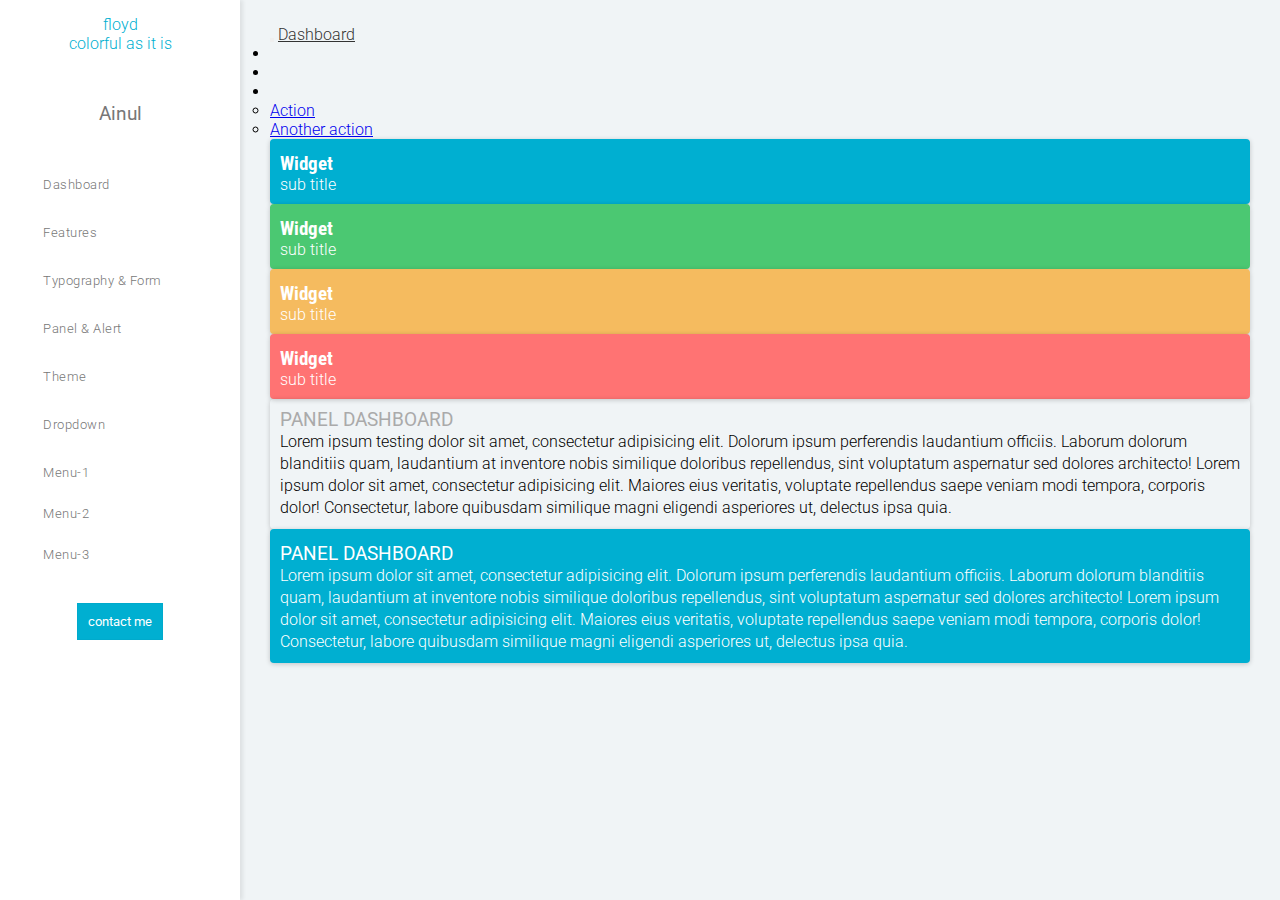
==== index.html @ a8c9a5c1 "add responsiveness" ====
<!DOCTYPE html>
<html lang="en">
<head>
	<meta charset="UTF-8">
	<meta name="viewport" content="width=device-width, initial-scale=1">
	<title>Floyd</title>
	<link rel="stylesheet" href="assets/plugins/bootstrap/css/bootstrap.min.css">
	<link rel="stylesheet" href="assets/plugins/fontawesome/css/font-awesome.min.css">
	<link rel="stylesheet" href="assets/css/theme-floyd.css">
	<link rel="stylesheet" href="assets/css/theme-helper.css">
</head>
<body class="floyd-blue">
	<div id="wrapper">
		<div id="sidebar">
			<div id="sidebar-wrapper">
				<div class="sidebar-title">
					<span class="text-size-40 text-loose">floyd</span><br>
					<span class="text-size-18 text-grey">colorful as it is</span>
				</div>
				<div class="sidebar-avatar">
					<div class="sidebar-avatar-image"><img src="assets/images/me.PNG" alt="" class="img-circle"></div>
					<div class="sidebar-avatar-text">Ainul</div>
				</div>
				<ul class="sidebar-nav">
					<li><a href="#"><i class="fa fa-fw fa-home"></i><span>Dashboard</span></a></li>
					<li><a href="#"><i class="fa fa-fw fa-star"></i><span>Features</span></a></li>
					<li><a href="#"><i class="fa fa-fw fa-font"></i><span>Typography &amp Form</span></a></li>
					<li><a href="#"><i class="fa fa-fw fa-window-maximize"></i><span>Panel &amp Alert</span></a></li>
					<li><a href="#"><i class="fa fa-fw fa-paint-brush"></i><span>Theme</span></a></li>
					<li>
						<a href="#nav-dropdown1" data-toggle="collapse" aria-controls="nav-dropdown1">
							<i class="fa fa-fw fa-bars"></i><span>Dropdown</span>
						</a>
						<ul class="sidebar-nav-child collapse collapseable" id="nav-dropdown1">
							<li><a href="#"><i class="fa fa-fw fa-bars"></i><span>Menu-1</span></a></li>
							<li><a href="#"><i class="fa fa-fw fa-bars"></i><span>Menu-2</span></a></li>
							<li><a href="#"><i class="fa fa-fw fa-bars"></i><span>Menu-3</span></a></li>
						</ul>
					</li>
				</ul>
				<div class="sidebar-footer">
					<button class="btn btn-floyd btn-block"><i class="fa fa-comment-o"></i><span class="space-left-5">contact me</span></button>
				</div>
			</div>
		</div>
		<div id="main-panel">
			<div id="top-nav">
				<nav class="navbar navbar-default">
					<div class="container-fluid">
						<div class="navbar-header">
							<!-- Navbar toggle button -->
							<button type="button" class="navbar-toggle collapsed" data-toggle="collapse" data-target="#menu" aria-expanded="false">
								<i class="fa fa-bars"></i>
							</button>
							<!-- Sidebar toggle button -->
							<button type="button" class="sidebar-toggle">
								<i class="fa fa-bars"></i>
							</button>
							<a class="navbar-brand text-size-24" href="#">Dashboard</a>
						</div>
						<div class="collapse navbar-collapse" id="menu">
							<ul class="nav navbar-nav navbar-right">
								<li>
									<a href="#">
										<span class="fa-stack">
											<i class="fa fa-circle fa-stack-2x"></i>
											<i class="fa fa-cog fa-stack-1x"></i>
										</span>
									</a>
								</li>
								<li>
									<a href="#">
										<span class="fa-stack">
											<i class="fa fa-circle fa-stack-2x"></i>
											<i class="fa fa-power-off fa-stack-1x"></i>
										</span>
									</a>
								</li>
								<li class="dropdown">
									<a href="#" class="dropdown-toggle" data-toggle="dropdown" role="button" aria-haspopup="true" aria-expanded="false">
										<span class="fa-stack">
											<i class="fa fa-circle fa-stack-2x"></i>
											<i class="fa fa-user fa-stack-1x"></i>
										</span>
									</a>
									<ul class="dropdown-menu">
										<li><a href="#"><i class="fa fa-fw fa-bell-o"></i> Action</a></li>
										<li><a href="#"><i class="fa fa-fw fa-camera"></i> Another action</a></li>
									</ul>
								</li>
							</ul>
						</div>
					</div>
				</nav>
			</div>
			<div id="content">
				<div class="container-fluid">
					<div class="row">
						<div class="col-xs-12 col-md-3">
							<div class="panel panel-default panel-fill">
								<div class="panel-body">
									<h3>Widget</h3>
									<span>sub title</span>
								</div>
							</div>
						</div>
						<div class="col-xs-12 col-md-3">
							<div class="panel panel-success panel-fill">
								<div class="panel-body">
									<h3>Widget</h3>
									<span>sub title</span>
								</div>
							</div>
						</div>
						<div class="col-xs-12 col-md-3">
							<div class="panel panel-warning panel-fill">
								<div class="panel-body">
									<h3>Widget</h3>
									<span>sub title</span>
								</div>
							</div>
						</div>
						<div class="col-xs-12 col-md-3">
							<div class="panel panel-danger panel-fill">
								<div class="panel-body">
									<h3>Widget</h3>
									<span>sub title</span>
								</div>
							</div>
						</div>
					</div>
					<div class="row">
						<div class="col-xs-12 col-md-6">
							<div class="panel">
								<div class="panel-heading">
									<h3 class="panel-title">Panel dashboard</h3>
								</div>
								<div class="panel-body">
									<p>Lorem ipsum <span class="text-size-20 space-20">testing</span> dolor sit amet, consectetur adipisicing elit. Dolorum ipsum perferendis laudantium officiis. Laborum dolorum blanditiis quam, laudantium at inventore nobis similique doloribus repellendus, sint voluptatum aspernatur sed dolores architecto! Lorem ipsum dolor sit amet, consectetur adipisicing elit. Maiores eius veritatis, voluptate repellendus saepe veniam modi tempora, corporis dolor! Consectetur, labore quibusdam similique magni eligendi asperiores ut, delectus ipsa quia.</p>
								</div>
							</div>
						</div>
						<div class="col-xs-12 col-md-6">
							<div class="panel panel-default panel-fill">
								<div class="panel-heading">
									<h3 class="panel-title">Panel dashboard</h3>
								</div>
								<div class="panel-body">
									<p>Lorem ipsum dolor sit amet, consectetur adipisicing elit. Dolorum ipsum perferendis laudantium officiis. Laborum dolorum blanditiis quam, laudantium at inventore nobis similique doloribus repellendus, sint voluptatum aspernatur sed dolores architecto! Lorem ipsum dolor sit amet, consectetur adipisicing elit. Maiores eius veritatis, voluptate repellendus saepe veniam modi tempora, corporis dolor! Consectetur, labore quibusdam similique magni eligendi asperiores ut, delectus ipsa quia.</p>
								</div>
							</div>
						</div>
					</div>
				</div>
			</div>
		</div>
	</div>
</body>
<script src="assets/plugins/jquery/jquery-3.1.1.min.js"></script>
<script src="assets/plugins/bootstrap/js/bootstrap.min.js"></script>
<script src="assets/js/theme-floyd.js"></script>
</html>
---- assets/css/theme-floyd.css ----
@import url('https://fonts.googleapis.com/css?family=Roboto+Condensed:400,700|Roboto:300,500');

*{
	padding: 0;
	margin: 0;
	font-family: 'Roboto', sans-serif;
}

div{
	box-sizing: border-box;
}

body, html{
	width: 100%;
	height: 100%;
	font-family: 'Roboto', sans-serif;
	font-weight: 300;
	background-color: #F0F4F6;
}

h1, h2, h3, h4, h5, h6,
h1 *, h2 *, h3 *, h4 *, h5 *, h6 *{
	font-family: 'Roboto Condensed', sans-serif;
	font-weight: 700;
	margin: 0;
}

p{
	line-height: 22px;
}

#wrapper{
	width: 100%;
	height: 100%;
	padding:0;
}

#sidebar{
	position: fixed;
	top: 0;
	left: 0;
	bottom: 0;
	width: 240px;
	overflow-x: hidden;
	overflow-y: auto;
	z-index: 1000;
	box-shadow: 3px 0 4px rgba(0,0,0,.08);
	transition: width 0.3s ease, transform 0.5s ease;
}

#sidebar-wrapper{
	position: relative;
	width: 100%;
	min-height: 100%;
	max-height: none;
	background-color: #FFF;
	overflow:none;
}

.sidebar-title{
	display: block;
	width: 100%;
	padding: 10px 5px;
	padding-top: 15px;
	padding-bottom: 20px;
	text-align: center;
	color:#ff4d76;
}

.sidebar-avatar{
	position: relative;
	width: 100%;
}

.sidebar-avatar-image{
	position: relative;
	width: 100%;
	padding: 0px calc((240px - 75px) / 2);
	text-align: center;
}

.sidebar-avatar-image img{
	width: 100%;
	object-fit: cover;
	object-position: center;
}

.sidebar-avatar-text{
	position: relative;
	display: block;
	width: 100%;
	margin-top: 10px;
	font-size: 19px;
	font-weight: 400;
	text-align: center;
	color: #777;
}

.sidebar-nav{
	padding: 0 15px;
	padding-top: 30px;
}

.sidebar-nav, .sidebar-nav-child{
	list-style: none;
}

.sidebar-nav li a,
.sidebar-nav-child li a{
	display: block;
	width: 100%;
	margin: 7px 0;
	padding: 10px 15px;
	font-family: 'Roboto', sans-serif;
	font-size: 13px;
	font-weight: 300;
	letter-spacing: 0.5px;
	text-decoration: none;
	color: #777;
	cursor: pointer;
}

.sidebar-nav-child li a{
	margin:0;
}

.sidebar-nav span{
	margin: 0;
	margin-left: 13px;
}

.sidebar-nav i{
	font-size: 18px;
}

.sidebar-nav li a:hover,
.sidebar-nav .active a,
.sidebar-nav-child li a:hover,
.sidebar-nav-child .active a{
	border-radius: 30px;
	color: #FFF;
	background-color: #ff4d76;
	text-decoration: none;
	transition: color 0.7s ease, background-color 0.7s ease;
}

.sidebar-footer{
	position: relative;
	width: 100%;
	padding: 10px 20px;
	margin-top: 20px;
	margin-bottom: 20px;
	text-align: center;
}

.sidebar-footer .btn{
	padding: 10px 10px;
}

.sidebar-toggle{
	visibility: hidden;
	position: absolute;
	left: -33px;
	padding: 10px;
	margin-top: 3px;
	background-color: transparent;
	border: none;
	border-radius: 3px;
	font-size: 18px;
}

#main-panel{
	position: relative;
	width: calc(100% - 240px);
	padding: 0 30px;
	float: right;
	min-height: 100%;
	max-height: none;
	transition: width 0.3s ease, transform 0.5s ease;
}

#top-nav{
	position:relative;
	margin-top: 25px;
}

#top-nav > nav{
	background-color: transparent;
	border: none;
}

#top-nav > nav .navbar-brand{
	color: #333;
}

#top-nav > nav .navbar-nav > li > a{
	padding-left: 5px;
	padding-right: 5px;
}

#top-nav > nav .navbar-nav li .fa-stack{
	color: #FFF;
}

#top-nav > nav .navbar-nav li .fa-stack .fa:first-child{
	color: #ff4d76;
}

.panel{
	padding: 10px;
	border-radius: 4px;
	border: none;
	box-shadow: 0 1px 5px rgba(0,0,0,.2);
}

.panel .panel-heading{
	color: #333;
	background-color: transparent;
	border: 0;
}

.panel-title{
	font-family: 'Roboto', sans-serif;
	font-weight: 400;
	text-transform: uppercase;
	color: #AAA;
}

.panel-default,
.panel-primary,
.panel-info,
.panel-success,
.panel-warning,
.panel-danger{
	border-top-width: 4px;
	border-top-style: solid;
}

.panel-default{
	border-color: #ff4d76;
}

.panel-primary{
	border-color: #4A90E2;
}

.panel-info{
	border-color: #73C9FF;
}

.panel-success{
	border-color: #4BC872;
}

.panel-warning{
	border-color: #F5BB5F;
}

.panel-danger{
	border-color: #FF7373;
}

.panel-fill, .panel-fill .panel-heading, .panel-fill .panel-title{
	color: #FFF;!important
}

.panel-default.panel-fill{
	background-color: #ff4d76;
}

.panel-primary.panel-fill{
	background-color: #4A90E2;
}

.panel-info.panel-fill{
	background-color: #73C9FF;
}

.panel-success.panel-fill{
	background-color: #4BC872;
}

.panel-warning.panel-fill{
	background-color: #F5BB5F;
}

.panel-danger.panel-fill{
	background-color: #FF7373;
}

.btn{
	transition: background-color 0.5s ease;
}

.btn-floyd{
	color: #FFF;
	background-color:  #ff4d76;
	border: 1px #ff3363 solid;
}

.btn-floyd:hover{
	color:#FFF;
	background-color: #ff1a4f;
}

/*RESPONSIVE*/
.sidebar-show #sidebar{
	transform: translate3d(0,0,0);
}
.sidebar-show #main-panel{
	transform: translate3d(75px,0,0);
}

@media(max-width: 992px){
	#sidebar{
		width: 75px;
	}

	.sidebar-title,
	.sidebar-avatar .sidebar-avatar-text,
	.sidebar-nav > li > a > span,
	.sidebar-nav-child > li > a > span,
	.sidebar-footer button > span{
		display: none;
	}

	.sidebar-nav{
		padding: 0;
	}

	.sidebar-nav li a,
	.sidebar-nav-child li a,
	.sidebar-footer button{
		padding: 10px 5px;
		text-align: center;
	}

	.sidebar-nav li a .fa,
	.sidebar-nav-child li a .fa,
	.sidebar-footer button > .fa{
		font-size: 22px;
	}

	.sidebar-nav li a:hover,
	.sidebar-nav .active a,
	.sidebar-nav-child li a:hover,
	.sidebar-nav-child .active a{
		border-radius: 0;
	}

	.sidebar-footer{
		padding: 5px 7px;
	}

	#main-panel{
		width: calc(100% - 70px);
	}
}

@media(max-width: 768px){
	#sidebar{
		transform: translate3d(-75px,0,0);
		transition: transform 0.5s ease;
	}

	#main-panel{
		width: 100%;
		padding: 0 15px;
	}

	.sidebar-toggle{
		visibility: visible;
	}
}

/*THEME CLASS*/
/*PURPLE*/
.floyd-purple .sidebar-nav li a:hover,
.floyd-purple .sidebar-nav .active a,
.floyd-purple .sidebar-nav-child li a:hover,
.floyd-purple .sidebar-nav-child .active a,
.floyd-purple .panel-default.panel-fill,
.floyd-purple .btn-floyd{
	background-color: #CAA7E2;
}
.floyd-purple #top-nav > nav .navbar-nav li .fa-stack .fa:first-child,
.floyd-purple .sidebar-title{
	color: #CAA7E2;
}
.floyd-purple .panel-default{
	border-color: #CAA7E2;
}
.floyd-purple .btn-floyd{
	border-color: #ba8cd9;
}
.floyd-purple .btn-floyd:hover{
	background-color: #8c40bf;
}

/*BLUE*/
.floyd-blue .sidebar-nav li a:hover,
.floyd-blue .sidebar-nav .active a,
.floyd-blue .sidebar-nav-child li a:hover,
.floyd-blue .sidebar-nav-child .active a,
.floyd-blue .panel-default.panel-fill,
.floyd-blue .btn-floyd{
	background-color: #00AFD1;
}
.floyd-blue #top-nav > nav .navbar-nav li .fa-stack .fa:first-child,
.floyd-blue .sidebar-title{
	color: #00AFD1;
}
.floyd-blue .panel-default{
	border-color: #00AFD1;
}
.floyd-blue .btn-floyd{
	border-color: #00aacc;
}
.floyd-blue .btn-floyd:hover{
	background-color: #008099;
}

/*RED*/
.floyd-red .sidebar-nav li a:hover,
.floyd-red .sidebar-nav .active a,
.floyd-red .sidebar-nav-child li a:hover,
.floyd-red .sidebar-nav-child .active a,
.floyd-red .panel-default.panel-fill,
.floyd-red .btn-floyd{
	background-color: #F63E38;
}
.floyd-red #top-nav > nav .navbar-nav li .fa-stack .fa:first-child,
.floyd-red .sidebar-title{
	color: #F63E38;
}
.floyd-red .panel-default{
	border-color: #F63E38;
}
.floyd-red .btn-floyd{
	border-color: #f52b24;
}
.floyd-red .btn-floyd:hover{
	background-color: #db110a;
}

/*GREEN*/
.floyd-green .sidebar-nav li a:hover,
.floyd-green .sidebar-nav .active a,
.floyd-green .sidebar-nav-child li a:hover,
.floyd-green .sidebar-nav-child .active a,
.floyd-green .panel-default.panel-fill,
.floyd-green .btn-floyd{
	background-color:#1FBBA6;
}
.floyd-green #top-nav > nav .navbar-nav li .fa-stack .fa:first-child,
.floyd-green .sidebar-title{
	color:#1FBBA6;
}
.floyd-green .panel-default{
	border-color:#1FBBA6;
}
.floyd-green .btn-floyd{
	border-color: #1daf9c;
}
.floyd-green .btn-floyd:hover{
	background-color: #158475;
}
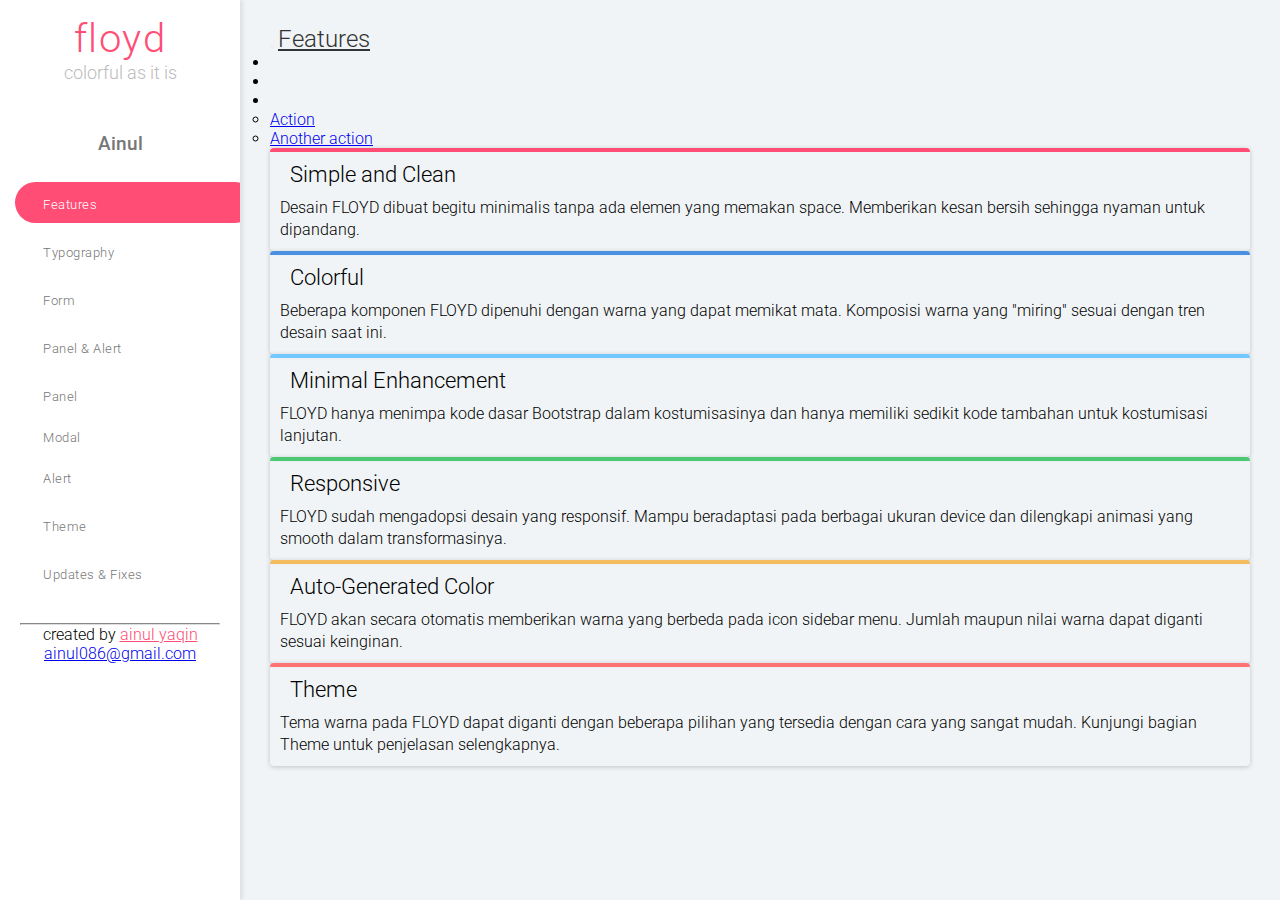
==== commit eae726e5: "final release" ====
--- a/index.html
+++ b/index.html
@@ -9,7 +9,7 @@
 	<link rel="stylesheet" href="assets/css/theme-floyd.css">
 	<link rel="stylesheet" href="assets/css/theme-helper.css">
 </head>
-<body class="floyd-blue">
+<body>
 	<div id="wrapper">
 		<div id="sidebar">
 			<div id="sidebar-wrapper">
@@ -22,24 +22,28 @@
 					<div class="sidebar-avatar-text">Ainul</div>
 				</div>
 				<ul class="sidebar-nav">
-					<li><a href="#"><i class="fa fa-fw fa-home"></i><span>Dashboard</span></a></li>
-					<li><a href="#"><i class="fa fa-fw fa-star"></i><span>Features</span></a></li>
-					<li><a href="#"><i class="fa fa-fw fa-font"></i><span>Typography &amp Form</span></a></li>
-					<li><a href="#"><i class="fa fa-fw fa-window-maximize"></i><span>Panel &amp Alert</span></a></li>
-					<li><a href="#"><i class="fa fa-fw fa-paint-brush"></i><span>Theme</span></a></li>
+					<li class="sidebar-close"><a href="#"><i class="fa fa-fw fa-close"></i></a></li>
+					<li class="active"><a href="index.html"><i class="fa fa-fw fa-star"></i><span>Features</span></a></li>
+					<li><a href="typography.html"><i class="fa fa-fw fa-font"></i><span>Typography</span></a></li>
+					<li><a href="form.html"><i class="fa fa-fw fa-list-alt"></i><span>Form</span></a></li>
 					<li>
 						<a href="#nav-dropdown1" data-toggle="collapse" aria-controls="nav-dropdown1">
-							<i class="fa fa-fw fa-bars"></i><span>Dropdown</span>
+							<i class="fa fa-fw fa-window-maximize"></i><span>Panel &amp Alert</span>
+							<span class="sidebar-nav-arrow"><i class="fa fa-angle-down"></i></span>
 						</a>
 						<ul class="sidebar-nav-child collapse collapseable" id="nav-dropdown1">
-							<li><a href="#"><i class="fa fa-fw fa-bars"></i><span>Menu-1</span></a></li>
-							<li><a href="#"><i class="fa fa-fw fa-bars"></i><span>Menu-2</span></a></li>
-							<li><a href="#"><i class="fa fa-fw fa-bars"></i><span>Menu-3</span></a></li>
+							<li><a href="panel.html"><i class="fa fa-fw fa-window-maximize"></i><span>Panel</span></a></li>
+							<li><a href="modal.html"><i class="fa fa-fw fa-window-restore"></i><span>Modal</span></a></li>
+							<li><a href="alert.html"><i class="fa fa-fw fa-bell"></i><span>Alert</span></a></li>
 						</ul>
 					</li>
+					<li><a href="theme.html"><i class="fa fa-fw fa-paint-brush"></i><span>Theme</span></a></li>
+					<li><a href="updates.html"><i class="fa fa-fw fa-wrench"></i><span>Updates &amp Fixes</span></a></li>
 				</ul>
 				<div class="sidebar-footer">
-					<button class="btn btn-floyd btn-block"><i class="fa fa-comment-o"></i><span class="space-left-5">contact me</span></button>
+					<hr style="border-color: #DDD">
+					created by <a href="http://ainuls.github.io" target="_blank" class="text-default">ainul yaqin</a><br>
+					<a href="mailto:ainul086@gmail.com">ainul086@gmail.com</a>
 				</div>
 			</div>
 		</div>
@@ -56,7 +60,7 @@
 							<button type="button" class="sidebar-toggle">
 								<i class="fa fa-bars"></i>
 							</button>
-							<a class="navbar-brand text-size-24" href="#">Dashboard</a>
+							<a class="navbar-brand text-size-24" href="#"><i class="fa fa-star-o"></i> Features</a>
 						</div>
 						<div class="collapse navbar-collapse" id="menu">
 							<ul class="nav navbar-nav navbar-right">
@@ -96,57 +100,55 @@
 			<div id="content">
 				<div class="container-fluid">
 					<div class="row">
-						<div class="col-xs-12 col-md-3">
-							<div class="panel panel-default panel-fill">
+						<div class="col-xs-12 col-sm-6">
+							<div class="panel panel-default">
 								<div class="panel-body">
-									<h3>Widget</h3>
-									<span>sub title</span>
+									<span class="text-size-22"><i class="fa fa-clone space-right-10"></i>Simple and Clean</span>
+									<p class="break-top-10 text-size-16">Desain FLOYD dibuat begitu minimalis tanpa ada elemen yang memakan space. Memberikan kesan bersih sehingga nyaman untuk dipandang.</p>
 								</div>
 							</div>
 						</div>
-						<div class="col-xs-12 col-md-3">
-							<div class="panel panel-success panel-fill">
+						<div class="col-xs-12 col-sm-6">
+							<div class="panel panel-primary">
 								<div class="panel-body">
-									<h3>Widget</h3>
-									<span>sub title</span>
-								</div>
-							</div>
-						</div>
-						<div class="col-xs-12 col-md-3">
-							<div class="panel panel-warning panel-fill">
-								<div class="panel-body">
-									<h3>Widget</h3>
-									<span>sub title</span>
-								</div>
-							</div>
-						</div>
-						<div class="col-xs-12 col-md-3">
-							<div class="panel panel-danger panel-fill">
-								<div class="panel-body">
-									<h3>Widget</h3>
-									<span>sub title</span>
+									<span class="text-size-22"><i class="fa fa-star-half-o space-right-10"></i>Colorful</span>
+									<p class="break-top-10 text-size-16">Beberapa komponen FLOYD dipenuhi dengan warna yang dapat memikat mata. Komposisi warna yang "miring" sesuai dengan tren desain saat ini.</p>
 								</div>
 							</div>
 						</div>
 					</div>
 					<div class="row">
-						<div class="col-xs-12 col-md-6">
-							<div class="panel">
-								<div class="panel-heading">
-									<h3 class="panel-title">Panel dashboard</h3>
-								</div>
+						<div class="col-xs-12 col-sm-6">
+							<div class="panel panel-info">
 								<div class="panel-body">
-									<p>Lorem ipsum <span class="text-size-20 space-20">testing</span> dolor sit amet, consectetur adipisicing elit. Dolorum ipsum perferendis laudantium officiis. Laborum dolorum blanditiis quam, laudantium at inventore nobis similique doloribus repellendus, sint voluptatum aspernatur sed dolores architecto! Lorem ipsum dolor sit amet, consectetur adipisicing elit. Maiores eius veritatis, voluptate repellendus saepe veniam modi tempora, corporis dolor! Consectetur, labore quibusdam similique magni eligendi asperiores ut, delectus ipsa quia.</p>
+									<span class="text-size-22"><i class="fa fa-terminal space-right-10"></i>Minimal Enhancement</span>
+									<p class="break-top-10 text-size-16">FLOYD hanya menimpa kode dasar Bootstrap dalam kostumisasinya dan hanya memiliki sedikit kode tambahan untuk kostumisasi lanjutan.</p>
 								</div>
 							</div>
 						</div>
-						<div class="col-xs-12 col-md-6">
-							<div class="panel panel-default panel-fill">
-								<div class="panel-heading">
-									<h3 class="panel-title">Panel dashboard</h3>
+						<div class="col-xs-12 col-sm-6">
+							<div class="panel panel-success">
+								<div class="panel-body">
+									<span class="text-size-22"><i class="fa fa-mobile space-right-10"></i>Responsive</span>
+									<p class="break-top-10 text-size-16">FLOYD sudah mengadopsi desain yang responsif. Mampu beradaptasi pada berbagai ukuran device dan dilengkapi animasi yang smooth dalam transformasinya.</p>
 								</div>
+							</div>
+						</div>
+					</div>
+					<div class="row">
+						<div class="col-xs-12 col-sm-6">
+							<div class="panel panel-warning">
 								<div class="panel-body">
-									<p>Lorem ipsum dolor sit amet, consectetur adipisicing elit. Dolorum ipsum perferendis laudantium officiis. Laborum dolorum blanditiis quam, laudantium at inventore nobis similique doloribus repellendus, sint voluptatum aspernatur sed dolores architecto! Lorem ipsum dolor sit amet, consectetur adipisicing elit. Maiores eius veritatis, voluptate repellendus saepe veniam modi tempora, corporis dolor! Consectetur, labore quibusdam similique magni eligendi asperiores ut, delectus ipsa quia.</p>
+									<span class="text-size-22"><i class="fa fa-refresh space-right-10"></i>Auto-Generated Color</span>
+									<p class="break-top-10 text-size-16">FLOYD akan secara otomatis memberikan warna yang berbeda pada icon sidebar menu. Jumlah maupun nilai warna dapat diganti sesuai keinginan.</p>
+								</div>
+							</div>
+						</div>
+						<div class="col-xs-12 col-sm-6">
+							<div class="panel panel-danger">
+								<div class="panel-body">
+									<span class="text-size-22"><i class="fa fa-paint-brush space-right-10"></i>Theme</span>
+									<p class="break-top-10 text-size-16">Tema warna pada FLOYD dapat diganti dengan beberapa pilihan yang tersedia dengan cara yang sangat mudah. Kunjungi bagian Theme untuk penjelasan selengkapnya.</p>
 								</div>
 							</div>
 						</div>
--- a/assets/css/theme-floyd.css
+++ b/assets/css/theme-floyd.css
@@ -1,4 +1,4 @@
-@import url('https://fonts.googleapis.com/css?family=Roboto+Condensed:400,700|Roboto:300,500');
+@import url('https://fonts.googleapis.com/css?family=Roboto:300,500,700');
 
 *{
 	padding: 0;
@@ -20,9 +20,10 @@
 
 h1, h2, h3, h4, h5, h6,
 h1 *, h2 *, h3 *, h4 *, h5 *, h6 *{
-	font-family: 'Roboto Condensed', sans-serif;
-	font-weight: 700;
+	font-family: 'Roboto', sans-serif;
+	font-weight: 500;
 	margin: 0;
+	margin-bottom: 5px;
 }
 
 p{
@@ -91,14 +92,14 @@
 	width: 100%;
 	margin-top: 10px;
 	font-size: 19px;
-	font-weight: 400;
+	font-weight: 500;
 	text-align: center;
 	color: #777;
 }
 
 .sidebar-nav{
 	padding: 0 15px;
-	padding-top: 30px;
+	padding-top: 20px;
 }
 
 .sidebar-nav, .sidebar-nav-child{
@@ -134,9 +135,9 @@
 }
 
 .sidebar-nav li a:hover,
-.sidebar-nav .active a,
+.sidebar-nav .active > a,
 .sidebar-nav-child li a:hover,
-.sidebar-nav-child .active a{
+.sidebar-nav-child .active > a{
 	border-radius: 30px;
 	color: #FFF;
 	background-color: #ff4d76;
@@ -169,10 +170,19 @@
 	font-size: 18px;
 }
 
+.sidebar-nav-arrow{
+	float: right;
+}
+
+.sidebar-close{
+	display: none;
+}
+
 #main-panel{
 	position: relative;
 	width: calc(100% - 240px);
 	padding: 0 30px;
+	padding-bottom: 15px;
 	float: right;
 	min-height: 100%;
 	max-height: none;
@@ -205,6 +215,8 @@
 #top-nav > nav .navbar-nav li .fa-stack .fa:first-child{
 	color: #ff4d76;
 }
+
+/*PANEL*/
 
 .panel{
 	padding: 10px;
@@ -219,9 +231,9 @@
 	border: 0;
 }
 
-.panel-title{
-	font-family: 'Roboto', sans-serif;
-	font-weight: 400;
+.panel-title, .modal-title{
+	font-family: 'Roboto', sans-serif;
+	font-weight: 500;
 	text-transform: uppercase;
 	color: #AAA;
 }
@@ -260,37 +272,109 @@
 	border-color: #FF7373;
 }
 
-.panel-fill, .panel-fill .panel-heading, .panel-fill .panel-title{
+.panel-fill, .panel-fill .panel-heading, .panel-fill .panel-title, .panel-fill .panel-body *,
+.modal-default *, .modal-primary *, .modal-info *, .modal-success *, .modal-warning *, .modal-danger *{
 	color: #FFF;!important
 }
 
-.panel-default.panel-fill{
+.panel-default.panel-fill,
+.modal-default .modal-content{
 	background-color: #ff4d76;
 }
 
-.panel-primary.panel-fill{
+.panel-primary.panel-fill,
+.modal-primary .modal-content{
 	background-color: #4A90E2;
 }
 
-.panel-info.panel-fill{
+.panel-info.panel-fill,
+.modal-info .modal-content{
 	background-color: #73C9FF;
 }
 
-.panel-success.panel-fill{
+.panel-success.panel-fill,
+.modal-success .modal-content{
 	background-color: #4BC872;
 }
 
-.panel-warning.panel-fill{
+.panel-warning.panel-fill,
+.modal-warning .modal-content{
 	background-color: #F5BB5F;
 }
 
-.panel-danger.panel-fill{
+.panel-danger.panel-fill,
+.modal-danger .modal-content{
 	background-color: #FF7373;
 }
 
-.btn{
-	transition: background-color 0.5s ease;
-}
+/*FORM*/
+.form-control{
+	border-radius: 3px;
+}
+
+.form-group label{
+	font-family: 'Roboto', sans-serif;
+	font-weight: 500;
+	color: #777;
+}
+
+/*MODAL*/
+
+.modal-header{
+	padding-top: 20px;
+}
+
+.modal-header, .modal-content, .modal-footer{
+	padding-left: 15px;
+	padding-right: 15px;
+}
+
+.modal-header, .modal-footer{
+	border: none;
+}
+
+.modal-footer button{
+	background-color: transparent;
+	border-color: inherit;
+}
+
+/*ALERT*/
+
+.alert{
+	padding: 20px 15px;
+	border-radius: 3px;
+}
+.alert > strong{
+	font-family: 'Roboto', sans-serif;
+	font-weight: 700;
+}
+.alert-default{
+	background-color: #FF4D76;
+	border-color: #ff1a4f;
+	color: rgba(0,0,0,.6);
+}
+.alert-info{
+	background-color: #73C9FF;
+	border-color: #1aa7ff;
+	color: rgba(0,0,0,.6);
+}
+.alert-success{
+	background-color: #4BC872;
+	border-color: #309c52;
+	color: rgba(0,0,0,.6);
+}
+.alert-warning{
+	background-color: #F5BB5F;
+	border-color: #f09a0f;
+	color: rgba(0,0,0,.6);
+}
+.alert-danger{
+	background-color: #FF7373;
+	border-color: #ff4d4d;
+	color: rgba(0,0,0,.6);
+}
+
+/*BUTTON*/
 
 .btn-floyd{
 	color: #FFF;
@@ -303,12 +387,29 @@
 	background-color: #ff1a4f;
 }
 
+.btn{
+	transition: background-color 0.5s ease;
+	border-radius: 3px;
+	font-family: 'Roboto', sans-serif;
+	font-weight: 300;
+	padding: 5px 15px;
+}
+
+/*TEXT*/
+
+.text-default{color:  #ff4d76}
+.text-primary{color: #4A90E2}
+.text-info{color: #73C9FF}
+.text-success{color: #4BC872}
+.text-warning{color: #F5BB5F}
+.text-danger{color: #FF7373}
+
 /*RESPONSIVE*/
 .sidebar-show #sidebar{
 	transform: translate3d(0,0,0);
 }
 .sidebar-show #main-panel{
-	transform: translate3d(75px,0,0);
+	/*transform: translate3d(75px,0,0);*/
 }
 
 @media(max-width: 992px){
@@ -371,26 +472,34 @@
 	.sidebar-toggle{
 		visibility: visible;
 	}
+
+	.sidebar-close{
+		display: block;
+	}
 }
 
 /*THEME CLASS*/
 /*PURPLE*/
 .floyd-purple .sidebar-nav li a:hover,
-.floyd-purple .sidebar-nav .active a,
+.floyd-purple .sidebar-nav .active > a,
 .floyd-purple .sidebar-nav-child li a:hover,
-.floyd-purple .sidebar-nav-child .active a,
+.floyd-purple .sidebar-nav-child .active > a,
 .floyd-purple .panel-default.panel-fill,
+.floyd-purple .modal-default .modal-content,
+.floyd-purple .alert-default,
 .floyd-purple .btn-floyd{
 	background-color: #CAA7E2;
 }
 .floyd-purple #top-nav > nav .navbar-nav li .fa-stack .fa:first-child,
-.floyd-purple .sidebar-title{
+.floyd-purple .sidebar-title,
+.floyd-purple .text-default{
 	color: #CAA7E2;
 }
 .floyd-purple .panel-default{
 	border-color: #CAA7E2;
 }
-.floyd-purple .btn-floyd{
+.floyd-purple .btn-floyd,
+.floyd-purple .alert-default{
 	border-color: #ba8cd9;
 }
 .floyd-purple .btn-floyd:hover{
@@ -399,21 +508,25 @@
 
 /*BLUE*/
 .floyd-blue .sidebar-nav li a:hover,
-.floyd-blue .sidebar-nav .active a,
+.floyd-blue .sidebar-nav .active > a,
 .floyd-blue .sidebar-nav-child li a:hover,
-.floyd-blue .sidebar-nav-child .active a,
+.floyd-blue .sidebar-nav-child .active > a,
 .floyd-blue .panel-default.panel-fill,
+.floyd-blue .modal-default .modal-content,
+.floyd-blue .alert-default,
 .floyd-blue .btn-floyd{
 	background-color: #00AFD1;
 }
 .floyd-blue #top-nav > nav .navbar-nav li .fa-stack .fa:first-child,
-.floyd-blue .sidebar-title{
+.floyd-blue .sidebar-title,
+.floyd-blue .text-default{
 	color: #00AFD1;
 }
 .floyd-blue .panel-default{
 	border-color: #00AFD1;
 }
-.floyd-blue .btn-floyd{
+.floyd-blue .btn-floyd,
+.floyd-blue .alert-default{
 	border-color: #00aacc;
 }
 .floyd-blue .btn-floyd:hover{
@@ -422,21 +535,25 @@
 
 /*RED*/
 .floyd-red .sidebar-nav li a:hover,
-.floyd-red .sidebar-nav .active a,
+.floyd-red .sidebar-nav .active > a,
 .floyd-red .sidebar-nav-child li a:hover,
-.floyd-red .sidebar-nav-child .active a,
+.floyd-red .sidebar-nav-child .active > a,
 .floyd-red .panel-default.panel-fill,
+.floyd-red .modal-default .modal-content,
+.floyd-red .alert-default,
 .floyd-red .btn-floyd{
 	background-color: #F63E38;
 }
 .floyd-red #top-nav > nav .navbar-nav li .fa-stack .fa:first-child,
-.floyd-red .sidebar-title{
+.floyd-red .sidebar-title,
+.floyd-red .text-default{
 	color: #F63E38;
 }
 .floyd-red .panel-default{
 	border-color: #F63E38;
 }
-.floyd-red .btn-floyd{
+.floyd-red .btn-floyd,
+.floyd-red .alert-default{
 	border-color: #f52b24;
 }
 .floyd-red .btn-floyd:hover{
@@ -445,21 +562,25 @@
 
 /*GREEN*/
 .floyd-green .sidebar-nav li a:hover,
-.floyd-green .sidebar-nav .active a,
+.floyd-green .sidebar-nav .active > a,
 .floyd-green .sidebar-nav-child li a:hover,
-.floyd-green .sidebar-nav-child .active a,
+.floyd-green .sidebar-nav-child .active > a,
 .floyd-green .panel-default.panel-fill,
+.floyd-green .modal-default .modal-content,
+.floyd-green .alert-default,
 .floyd-green .btn-floyd{
 	background-color:#1FBBA6;
 }
 .floyd-green #top-nav > nav .navbar-nav li .fa-stack .fa:first-child,
-.floyd-green .sidebar-title{
+.floyd-green .sidebar-title,
+.floyd-green .text-default{
 	color:#1FBBA6;
 }
 .floyd-green .panel-default{
 	border-color:#1FBBA6;
 }
-.floyd-green .btn-floyd{
+.floyd-green .btn-floyd,
+.floyd-green .alert-default{
 	border-color: #1daf9c;
 }
 .floyd-green .btn-floyd:hover{
--- a/assets/css/theme-helper.css
+++ b/assets/css/theme-helper.css
@@ -0,0 +1,151 @@
+/*THEME HELPER v1.8*/
+
+/*IMAGE CLASS*/
+.img-fit{
+	object-fit: cover;
+	object-position: center;
+}
+
+.img-fade{
+	box-shadow: inset 0 0 0 1000px rgba(0,0,0,.4);
+}
+
+/*BUTTON CLASS*/
+.btn-xs{
+	padding: 3px 10px;
+}
+
+.btn-round{
+	border-radius: 20px;
+	padding: 7px 15px;
+}
+
+/*TEXT CLASS*/
+.text-size-12{ font-size: 12px; }
+.text-size-14{ font-size: 14px; }
+.text-size-16{ font-size: 16px; }
+.text-size-18{ font-size: 18px; }
+.text-size-20{ font-size: 20px; }
+.text-size-22{ font-size: 22px; }
+.text-size-24{ font-size: 24px; }
+.text-size-32{ font-size: 32px; }
+.text-size-40{ font-size: 40px; }
+
+.text-tight{ letter-spacing: -1.5px; }
+.text-loose{ letter-spacing: 1.5px; }
+
+.text-orange{ color: #EF6C40; }
+.text-white{ color: #FFF; }
+.text-black{ color: #333; }
+.text-grey{ color: #BBB; }
+.text-red{ color: #E62117; }
+.text-green{ color: #97C642; }
+.text-yellow{ color: yellow; }
+.text-pink{ color: #FE4BAD; }
+
+/*BREAK CLASS*/
+.break-5{margin: 5px auto;}
+.break-10{margin: 10px auto;}
+.break-20{margin: 20px auto;}
+.break-30{margin: 30px auto;}
+.break-50{margin: 50px auto;}
+.break-100{margin: 100px auto;}
+.break-top-5{margin-top: 5px;}
+.break-top-10{margin-top: 10px;}
+.break-top-20{margin-top: 20px;}
+.break-top-30{margin-top: 30px;}
+.break-top-50{margin-top: 50px;}
+.break-top-100{margin-top: 100px;}
+.break-bottom-5{margin-bottom: 5px;}
+.break-bottom-10{margin-bottom: 10px;}
+.break-bottom-20{margin-bottom: 20px;}
+.break-bottom-30{margin-bottom: 30px;}
+.break-bottom-50{margin-bottom: 50px;}
+.break-bottom-00{margin-bottom: 100px;}
+
+/*SPACE CLASS*/
+.space-5{margin: auto 5px;}
+.space-10{margin: auto 10px;}
+.space-20{margin: auto 20px;}
+.space-30{margin: auto 30px;}
+.space-50{margin: auto 50px;}
+.space-100{margin: auto 100px;}
+.space-left-5{margin-left: 5px;}
+.space-left-10{margin-left: 10px;}
+.space-left-20{margin-left: 20px;}
+.space-left-30{margin-left: 30px;}
+.space-left-50{margin-left: 50px;}
+.space-left-100{margin-left: 100px;}
+.space-right-5{margin-right: 5px;}
+.space-right-10{margin-right: 10px;}
+.space-right-20{margin-right: 20px;}
+.space-right-30{margin-right: 30px;}
+.space-right-50{margin-right: 50px;}
+.space-right-100{margin-right: 100px;}
+
+/*HIDDEN CLASS*/
+
+@media(max-width: 1200px){
+	.hidden-md{
+		display: none;
+	}
+}
+
+@media(max-width: 992px){
+	.hidden-sm{
+		display: none;
+	}
+}
+
+@media(max-width: 768px){
+	.hidden-xs{
+		display: none;
+	}
+}
+
+/*PANEL CLASS*/
+
+.panel-widget{
+	border-left: 3px #EF6C40 solid;
+}
+
+.panel-sm{
+	height: 100px;
+	max-height: 100px;
+	overflow:auto;
+}
+
+.panel-md{
+	height: 120px;
+	max-height: 150px;
+	overflow:auto;
+}
+
+/*TABLE*/
+.table-full{
+	width: 100%;
+	padding: 0;
+}
+
+.table-full .table > thead > tr > th:first-child,
+.table-full .table > thead > tr > td:first-child,
+.table-full .table > tbody > tr > td:first-child{
+	padding-left: 15px;
+}
+
+.table-full .table > thead > tr > th:last-child,
+.table-full .table > thead > tr > td:last-child,
+.table-full .table > tbody > tr > td:last-child{
+	padding-right: 15px;
+}
+
+.table-scroll{
+	overflow-x: auto;
+}
+
+/*FORM CLASS*/
+.radio-bordered{
+	border: 1px #AAA solid;
+	border-radius: 10px;
+	padding: 3px 10px 3px 25px;
+}